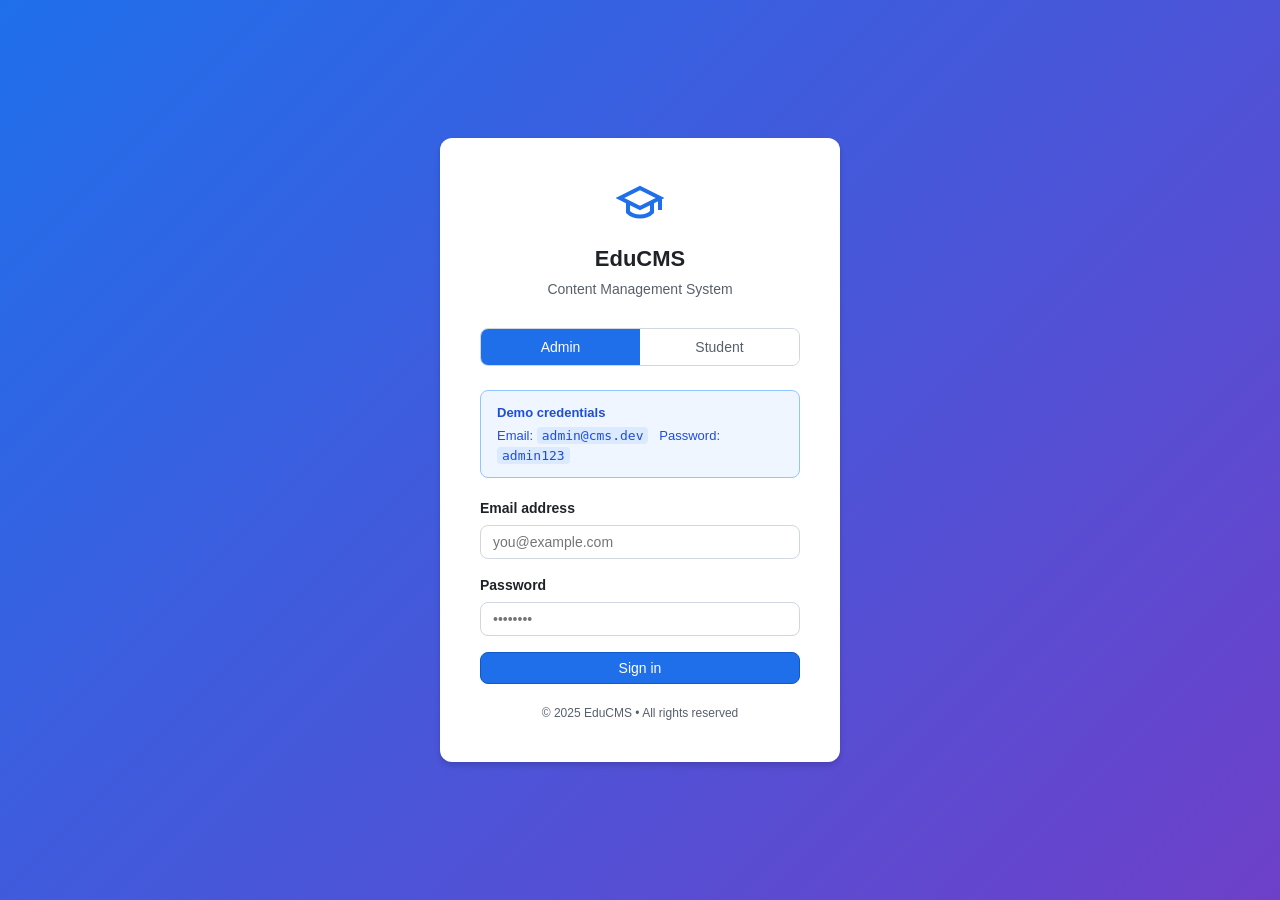
==== index.html @ fcc4ad94 "Add CMS with admin panel and student panel Co-authored-by: ravishkumarbc-glitch <251421504+ravishkum" ====
<!DOCTYPE html>
<html lang="en">
<head>
  <meta charset="UTF-8" />
  <meta name="viewport" content="width=device-width, initial-scale=1.0" />
  <title>CMS – Login</title>
  <link rel="stylesheet" href="css/style.css" />
  <style>
    .demo-creds {
      background: #eff6ff;
      border: 1px solid #93c5fd;
      border-radius: 8px;
      padding: 12px 16px;
      margin-bottom: 20px;
      font-size: 13px;
      color: #1d4ed8;
    }
    .demo-creds strong { display: block; margin-bottom: 4px; }
    .demo-creds code {
      background: #dbeafe;
      padding: 1px 5px;
      border-radius: 4px;
      font-family: monospace;
    }
  </style>
</head>
<body>
  <div class="auth-page">
    <div class="auth-card">
      <div class="auth-logo">
        <!-- Graduation cap icon -->
        <svg xmlns="http://www.w3.org/2000/svg" viewBox="0 0 24 24" fill="none" stroke="currentColor" stroke-width="2">
          <path d="M22 10v6M2 10l10-5 10 5-10 5z"/>
          <path d="M6 12v5c3 3 9 3 12 0v-5"/>
        </svg>
        <h1>EduCMS</h1>
        <p>Content Management System</p>
      </div>

      <!-- Role Selector -->
      <div class="role-tabs" role="tablist">
        <button class="role-tab active" data-role="admin"   role="tab" aria-selected="true">Admin</button>
        <button class="role-tab"        data-role="student" role="tab" aria-selected="false">Student</button>
      </div>

      <!-- Demo credentials hint -->
      <div class="demo-creds" id="demo-creds">
        <strong>Demo credentials</strong>
        <span id="demo-text">
          Email: <code>admin@cms.dev</code> &nbsp; Password: <code>admin123</code>
        </span>
      </div>

      <!-- Alert area -->
      <div id="login-alert" style="display:none;"></div>

      <!-- Login Form -->
      <form id="login-form" novalidate>
        <div class="form-group">
          <label for="email">Email address</label>
          <input type="email" id="email" name="email" placeholder="you@example.com" autocomplete="email" required />
          <span class="error-msg" id="email-err"></span>
        </div>
        <div class="form-group">
          <label for="password">Password</label>
          <input type="password" id="password" name="password" placeholder="••••••••" autocomplete="current-password" required />
          <span class="error-msg" id="password-err"></span>
        </div>
        <button type="submit" class="btn btn-primary" style="width:100%; justify-content: center;">
          Sign in
        </button>
      </form>

      <p class="auth-footer">&copy; 2025 EduCMS &bull; All rights reserved</p>
    </div>
  </div>

  <script src="js/app.js"></script>
  <script>
    const DEMO = {
      admin:   { email: 'admin@cms.dev',   password: 'admin123',   label: 'Email: <code>admin@cms.dev</code> &nbsp; Password: <code>admin123</code>' },
      student: { email: 'alice@cms.dev',   password: 'student123', label: 'Email: <code>alice@cms.dev</code> &nbsp; Password: <code>student123</code>' },
    };

    let selectedRole = 'admin';

    // If already logged in, redirect immediately
    const session = Auth.getSession();
    if (session) {
      window.location.href = session.role === 'admin' ? 'admin/index.html' : 'student/index.html';
    }

    // Role tab switching
    document.querySelectorAll('.role-tab').forEach(btn => {
      btn.addEventListener('click', () => {
        document.querySelectorAll('.role-tab').forEach(b => {
          b.classList.remove('active');
          b.setAttribute('aria-selected', 'false');
        });
        btn.classList.add('active');
        btn.setAttribute('aria-selected', 'true');
        selectedRole = btn.dataset.role;
        document.getElementById('demo-text').innerHTML = DEMO[selectedRole].label;
        clearErrors();
      });
    });

    // Form submission
    document.getElementById('login-form').addEventListener('submit', function(e) {
      e.preventDefault();
      clearErrors();

      const email    = document.getElementById('email').value.trim();
      const password = document.getElementById('password').value;
      let valid = true;

      if (!email) {
        showFieldError('email', 'Email is required.');
        valid = false;
      }
      if (!password) {
        showFieldError('password', 'Password is required.');
        valid = false;
      }
      if (!valid) return;

      const session = Auth.login(email, password, selectedRole);
      if (session) {
        window.location.href = selectedRole === 'admin' ? 'admin/index.html' : 'student/index.html';
      } else {
        showAlert('Invalid email or password for the selected role.', 'danger');
      }
    });

    function showFieldError(field, msg) {
      document.getElementById(field).classList.add('input-error');
      document.getElementById(field + '-err').textContent = msg;
    }

    function clearErrors() {
      ['email', 'password'].forEach(f => {
        document.getElementById(f).classList.remove('input-error');
        document.getElementById(f + '-err').textContent = '';
      });
      const alert = document.getElementById('login-alert');
      alert.style.display = 'none';
      alert.textContent = '';
    }

    function showAlert(msg, type) {
      const alert = document.getElementById('login-alert');
      alert.className = `alert alert-${type}`;
      alert.textContent = msg;
      alert.style.display = 'block';
    }
  </script>
</body>
</html>
---- css/style.css ----
/* CMS Shared Styles */

*, *::before, *::after {
  box-sizing: border-box;
  margin: 0;
  padding: 0;
}

:root {
  --primary: #1f6feb;
  --primary-dark: #1158c7;
  --secondary: #6e40c9;
  --success: #2da44e;
  --danger: #cf222e;
  --warning: #d4a72c;
  --bg: #f6f8fa;
  --surface: #ffffff;
  --border: #d0d7de;
  --text: #1f2328;
  --text-muted: #57606a;
  --shadow: 0 1px 3px rgba(0,0,0,0.12), 0 1px 2px rgba(0,0,0,0.08);
  --shadow-md: 0 4px 6px rgba(0,0,0,0.10), 0 2px 4px rgba(0,0,0,0.06);
  --radius: 8px;
  --sidebar-width: 240px;
}

body {
  font-family: -apple-system, BlinkMacSystemFont, "Segoe UI", Roboto, Helvetica, Arial, sans-serif;
  background: var(--bg);
  color: var(--text);
  font-size: 14px;
  line-height: 1.5;
  min-height: 100vh;
}

a {
  color: var(--primary);
  text-decoration: none;
}

a:hover {
  text-decoration: underline;
}

/* ---- Buttons ---- */
.btn {
  display: inline-flex;
  align-items: center;
  gap: 6px;
  padding: 8px 16px;
  border: 1px solid transparent;
  border-radius: var(--radius);
  font-size: 14px;
  font-weight: 500;
  cursor: pointer;
  transition: background 0.15s, border-color 0.15s, box-shadow 0.15s;
  text-decoration: none;
  line-height: 1;
}

.btn:focus {
  outline: 2px solid var(--primary);
  outline-offset: 2px;
}

.btn-primary {
  background: var(--primary);
  color: #fff;
  border-color: var(--primary-dark);
}

.btn-primary:hover {
  background: var(--primary-dark);
  text-decoration: none;
}

.btn-secondary {
  background: var(--surface);
  color: var(--text);
  border-color: var(--border);
}

.btn-secondary:hover {
  background: var(--bg);
  text-decoration: none;
}

.btn-success {
  background: var(--success);
  color: #fff;
  border-color: #26994a;
}

.btn-success:hover {
  background: #26994a;
  text-decoration: none;
}

.btn-danger {
  background: var(--danger);
  color: #fff;
  border-color: #b91c24;
}

.btn-danger:hover {
  background: #b91c24;
  text-decoration: none;
}

.btn-sm {
  padding: 5px 10px;
  font-size: 12px;
}

.btn-icon {
  padding: 6px;
  background: transparent;
  border: none;
  color: var(--text-muted);
  cursor: pointer;
  border-radius: var(--radius);
}

.btn-icon:hover {
  color: var(--text);
  background: var(--bg);
}

/* ---- Form Elements ---- */
.form-group {
  margin-bottom: 16px;
}

label {
  display: block;
  font-weight: 600;
  margin-bottom: 6px;
  color: var(--text);
}

input[type="text"],
input[type="email"],
input[type="password"],
input[type="number"],
input[type="search"],
input[type="date"],
select,
textarea {
  width: 100%;
  padding: 8px 12px;
  border: 1px solid var(--border);
  border-radius: var(--radius);
  font-size: 14px;
  color: var(--text);
  background: var(--surface);
  transition: border-color 0.15s, box-shadow 0.15s;
  font-family: inherit;
}

input:focus, select:focus, textarea:focus {
  outline: none;
  border-color: var(--primary);
  box-shadow: 0 0 0 3px rgba(31, 111, 235, 0.15);
}

textarea {
  resize: vertical;
  min-height: 100px;
}

.input-error {
  border-color: var(--danger) !important;
}

.error-msg {
  color: var(--danger);
  font-size: 12px;
  margin-top: 4px;
}

/* ---- Cards ---- */
.card {
  background: var(--surface);
  border: 1px solid var(--border);
  border-radius: var(--radius);
  box-shadow: var(--shadow);
  overflow: hidden;
}

.card-header {
  padding: 16px 20px;
  border-bottom: 1px solid var(--border);
  font-weight: 600;
  font-size: 15px;
  display: flex;
  align-items: center;
  justify-content: space-between;
  background: var(--surface);
}

.card-body {
  padding: 20px;
}

/* ---- Tables ---- */
.table-wrap {
  overflow-x: auto;
}

table {
  width: 100%;
  border-collapse: collapse;
}

th, td {
  padding: 10px 14px;
  text-align: left;
  border-bottom: 1px solid var(--border);
}

th {
  background: var(--bg);
  font-weight: 600;
  font-size: 12px;
  text-transform: uppercase;
  letter-spacing: 0.05em;
  color: var(--text-muted);
}

tr:last-child td {
  border-bottom: none;
}

tr:hover td {
  background: #f0f6ff;
}

/* ---- Badges ---- */
.badge {
  display: inline-flex;
  align-items: center;
  padding: 2px 8px;
  border-radius: 12px;
  font-size: 12px;
  font-weight: 600;
}

.badge-primary { background: #dbeafe; color: var(--primary-dark); }
.badge-success { background: #dcfce7; color: #15803d; }
.badge-warning { background: #fef9c3; color: #b45309; }
.badge-danger  { background: #fee2e2; color: #991b1b; }
.badge-secondary { background: #f1f5f9; color: #475569; }

/* ---- Alerts ---- */
.alert {
  padding: 12px 16px;
  border-radius: var(--radius);
  border: 1px solid transparent;
  font-size: 14px;
  margin-bottom: 16px;
}

.alert-success { background: #f0fdf4; border-color: #86efac; color: #15803d; }
.alert-danger  { background: #fef2f2; border-color: #fca5a5; color: #991b1b; }
.alert-info    { background: #eff6ff; border-color: #93c5fd; color: #1d4ed8; }
.alert-warning { background: #fffbeb; border-color: #fcd34d; color: #92400e; }

/* ---- Auth / Login Page ---- */
.auth-page {
  min-height: 100vh;
  display: flex;
  align-items: center;
  justify-content: center;
  background: linear-gradient(135deg, #1f6feb 0%, #6e40c9 100%);
  padding: 24px;
}

.auth-card {
  background: var(--surface);
  border-radius: 12px;
  box-shadow: var(--shadow-md);
  width: 100%;
  max-width: 400px;
  padding: 40px;
}

.auth-logo {
  text-align: center;
  margin-bottom: 28px;
}

.auth-logo svg {
  width: 48px;
  height: 48px;
  color: var(--primary);
}

.auth-logo h1 {
  font-size: 22px;
  font-weight: 700;
  margin-top: 10px;
  color: var(--text);
}

.auth-logo p {
  color: var(--text-muted);
  margin-top: 4px;
  font-size: 14px;
}

.role-tabs {
  display: flex;
  border: 1px solid var(--border);
  border-radius: var(--radius);
  overflow: hidden;
  margin-bottom: 24px;
}

.role-tab {
  flex: 1;
  padding: 10px;
  text-align: center;
  cursor: pointer;
  font-weight: 500;
  font-size: 14px;
  color: var(--text-muted);
  background: var(--surface);
  border: none;
  transition: background 0.15s, color 0.15s;
}

.role-tab.active {
  background: var(--primary);
  color: #fff;
}

.auth-footer {
  text-align: center;
  margin-top: 20px;
  font-size: 12px;
  color: var(--text-muted);
}

/* ---- App Layout ---- */
.app-layout {
  display: flex;
  min-height: 100vh;
}

/* ---- Sidebar ---- */
.sidebar {
  width: var(--sidebar-width);
  background: #0d1117;
  color: #e6edf3;
  display: flex;
  flex-direction: column;
  flex-shrink: 0;
  position: fixed;
  top: 0;
  left: 0;
  height: 100vh;
  overflow-y: auto;
  z-index: 100;
}

.sidebar-brand {
  padding: 20px 16px;
  border-bottom: 1px solid #21262d;
  display: flex;
  align-items: center;
  gap: 10px;
}

.sidebar-brand-icon {
  width: 32px;
  height: 32px;
  border-radius: 6px;
  background: var(--primary);
  display: flex;
  align-items: center;
  justify-content: center;
  flex-shrink: 0;
}

.sidebar-brand-icon svg {
  color: #fff;
}

.sidebar-brand-text {
  font-weight: 700;
  font-size: 15px;
  color: #e6edf3;
  white-space: nowrap;
  overflow: hidden;
  text-overflow: ellipsis;
}

.sidebar-brand-sub {
  font-size: 11px;
  color: #8b949e;
  margin-top: 1px;
}

.sidebar-nav {
  flex: 1;
  padding: 12px 0;
}

.nav-section {
  margin-bottom: 8px;
}

.nav-section-title {
  padding: 6px 16px;
  font-size: 11px;
  font-weight: 600;
  text-transform: uppercase;
  letter-spacing: 0.06em;
  color: #8b949e;
}

.nav-link {
  display: flex;
  align-items: center;
  gap: 10px;
  padding: 8px 16px;
  color: #8b949e;
  font-size: 14px;
  cursor: pointer;
  border-radius: 0;
  transition: color 0.15s, background 0.15s;
  border: none;
  background: none;
  width: 100%;
  text-align: left;
  text-decoration: none;
}

.nav-link:hover {
  color: #e6edf3;
  background: #21262d;
  text-decoration: none;
}

.nav-link.active {
  color: #e6edf3;
  background: #21262d;
}

.nav-link svg {
  flex-shrink: 0;
  width: 16px;
  height: 16px;
}

.sidebar-footer {
  padding: 16px;
  border-top: 1px solid #21262d;
}

.user-info {
  display: flex;
  align-items: center;
  gap: 10px;
  margin-bottom: 10px;
}

.user-avatar {
  width: 32px;
  height: 32px;
  border-radius: 50%;
  background: var(--primary);
  display: flex;
  align-items: center;
  justify-content: center;
  font-weight: 700;
  font-size: 13px;
  color: #fff;
  flex-shrink: 0;
}

.user-name {
  font-weight: 600;
  font-size: 13px;
  color: #e6edf3;
}

.user-role {
  font-size: 11px;
  color: #8b949e;
}

/* ---- Main Content Area ---- */
.main-content {
  flex: 1;
  margin-left: var(--sidebar-width);
  display: flex;
  flex-direction: column;
  min-height: 100vh;
}

.topbar {
  background: var(--surface);
  border-bottom: 1px solid var(--border);
  padding: 12px 24px;
  display: flex;
  align-items: center;
  justify-content: space-between;
  position: sticky;
  top: 0;
  z-index: 50;
}

.topbar-title {
  font-size: 16px;
  font-weight: 600;
  color: var(--text);
}

.page-content {
  flex: 1;
  padding: 24px;
}

/* ---- Dashboard Stats ---- */
.stats-grid {
  display: grid;
  grid-template-columns: repeat(auto-fit, minmax(200px, 1fr));
  gap: 16px;
  margin-bottom: 24px;
}

.stat-card {
  background: var(--surface);
  border: 1px solid var(--border);
  border-radius: var(--radius);
  padding: 20px;
  display: flex;
  align-items: center;
  gap: 16px;
  box-shadow: var(--shadow);
}

.stat-icon {
  width: 48px;
  height: 48px;
  border-radius: 10px;
  display: flex;
  align-items: center;
  justify-content: center;
  flex-shrink: 0;
}

.stat-icon.blue   { background: #dbeafe; color: var(--primary); }
.stat-icon.green  { background: #dcfce7; color: var(--success); }
.stat-icon.purple { background: #ede9fe; color: var(--secondary); }
.stat-icon.orange { background: #ffedd5; color: #ea580c; }

.stat-value {
  font-size: 28px;
  font-weight: 700;
  color: var(--text);
  line-height: 1;
}

.stat-label {
  font-size: 13px;
  color: var(--text-muted);
  margin-top: 4px;
}

/* ---- Content Grid ---- */
.content-grid {
  display: grid;
  grid-template-columns: repeat(auto-fill, minmax(280px, 1fr));
  gap: 16px;
}

.course-card {
  background: var(--surface);
  border: 1px solid var(--border);
  border-radius: var(--radius);
  overflow: hidden;
  box-shadow: var(--shadow);
  transition: box-shadow 0.2s, transform 0.2s;
}

.course-card:hover {
  box-shadow: var(--shadow-md);
  transform: translateY(-2px);
}

.course-card-header {
  height: 8px;
}

.course-card-body {
  padding: 16px;
}

.course-card-title {
  font-size: 15px;
  font-weight: 600;
  color: var(--text);
  margin-bottom: 6px;
}

.course-card-desc {
  font-size: 13px;
  color: var(--text-muted);
  margin-bottom: 12px;
  display: -webkit-box;
  -webkit-line-clamp: 2;
  -webkit-box-orient: vertical;
  overflow: hidden;
}

.course-card-meta {
  display: flex;
  align-items: center;
  justify-content: space-between;
  font-size: 12px;
  color: var(--text-muted);
}

.course-card-actions {
  display: flex;
  gap: 8px;
  margin-top: 12px;
}

/* ---- Progress Bar ---- */
.progress-wrap {
  background: var(--bg);
  border-radius: 4px;
  height: 6px;
  overflow: hidden;
  margin-top: 8px;
}

.progress-bar {
  height: 100%;
  border-radius: 4px;
  background: var(--primary);
  transition: width 0.4s ease;
}

/* ---- Modal ---- */
.modal-overlay {
  position: fixed;
  inset: 0;
  background: rgba(0,0,0,0.5);
  z-index: 200;
  display: flex;
  align-items: center;
  justify-content: center;
  padding: 24px;
  opacity: 0;
  pointer-events: none;
  transition: opacity 0.2s;
}

.modal-overlay.open {
  opacity: 1;
  pointer-events: all;
}

.modal {
  background: var(--surface);
  border-radius: 12px;
  box-shadow: 0 20px 60px rgba(0,0,0,0.3);
  width: 100%;
  max-width: 520px;
  max-height: 90vh;
  overflow-y: auto;
  transform: translateY(-20px);
  transition: transform 0.2s;
}

.modal-overlay.open .modal {
  transform: translateY(0);
}

.modal-header {
  padding: 20px 24px 16px;
  border-bottom: 1px solid var(--border);
  display: flex;
  align-items: center;
  justify-content: space-between;
}

.modal-title {
  font-size: 16px;
  font-weight: 600;
}

.modal-body {
  padding: 20px 24px;
}

.modal-footer {
  padding: 16px 24px;
  border-top: 1px solid var(--border);
  display: flex;
  gap: 8px;
  justify-content: flex-end;
}

/* ---- Toast ---- */
.toast-container {
  position: fixed;
  bottom: 24px;
  right: 24px;
  z-index: 500;
  display: flex;
  flex-direction: column;
  gap: 8px;
}

.toast {
  padding: 12px 16px;
  border-radius: var(--radius);
  box-shadow: var(--shadow-md);
  font-size: 14px;
  color: #fff;
  min-width: 220px;
  max-width: 340px;
  animation: slideIn 0.3s ease;
}

.toast-success { background: var(--success); }
.toast-danger  { background: var(--danger); }
.toast-info    { background: var(--primary); }

@keyframes slideIn {
  from { transform: translateX(100%); opacity: 0; }
  to   { transform: translateX(0);   opacity: 1; }
}

/* ---- Section Header ---- */
.section-header {
  display: flex;
  align-items: center;
  justify-content: space-between;
  margin-bottom: 16px;
}

.section-title {
  font-size: 18px;
  font-weight: 600;
  color: var(--text);
}

/* ---- Search ---- */
.search-box {
  position: relative;
  max-width: 280px;
}

.search-box input {
  padding-left: 36px;
}

.search-icon {
  position: absolute;
  left: 10px;
  top: 50%;
  transform: translateY(-50%);
  color: var(--text-muted);
  pointer-events: none;
}

/* ---- Empty State ---- */
.empty-state {
  text-align: center;
  padding: 48px 24px;
  color: var(--text-muted);
}

.empty-state svg {
  width: 48px;
  height: 48px;
  margin-bottom: 12px;
  color: var(--border);
}

.empty-state h3 {
  font-size: 16px;
  font-weight: 600;
  color: var(--text);
  margin-bottom: 6px;
}

/* ---- Tabs ---- */
.tabs {
  display: flex;
  border-bottom: 1px solid var(--border);
  margin-bottom: 20px;
}

.tab-btn {
  padding: 10px 16px;
  font-size: 14px;
  font-weight: 500;
  cursor: pointer;
  border: none;
  border-bottom: 2px solid transparent;
  background: none;
  color: var(--text-muted);
  transition: color 0.15s, border-color 0.15s;
  margin-bottom: -1px;
}

.tab-btn.active {
  color: var(--primary);
  border-bottom-color: var(--primary);
}

/* ---- Responsive ---- */
@media (max-width: 768px) {
  .sidebar {
    width: 100%;
    height: auto;
    position: relative;
  }

  .main-content {
    margin-left: 0;
  }

  .app-layout {
    flex-direction: column;
  }

  .stats-grid {
    grid-template-columns: repeat(2, 1fr);
  }
}
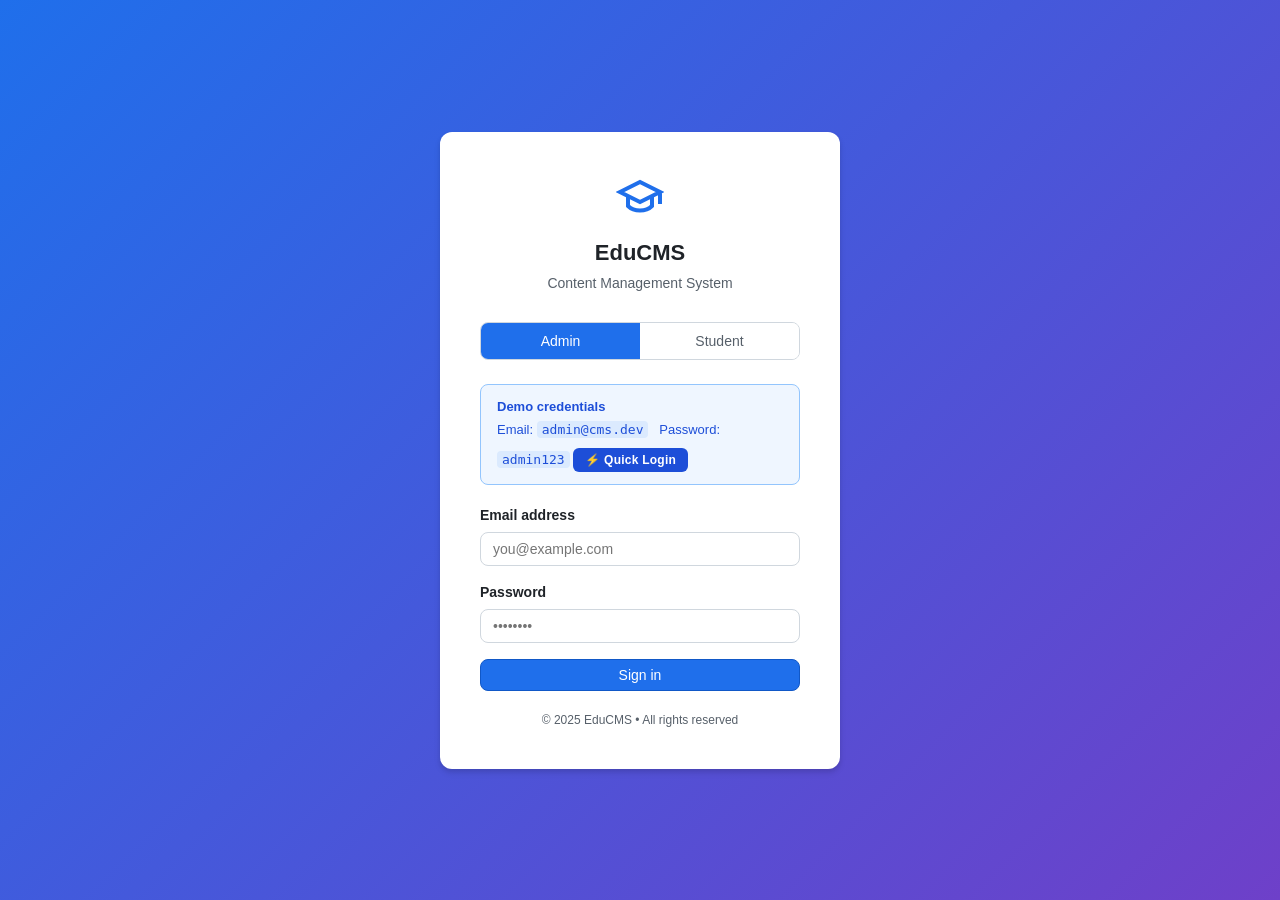
==== commit 2c52aaf5: "Document admin panel access and add Quick Login button Co-authored-by: ravishkumarbc-glitch <2514215" ====
--- a/index.html
+++ b/index.html
@@ -49,6 +49,9 @@
         <span id="demo-text">
           Email: <code>admin@cms.dev</code> &nbsp; Password: <code>admin123</code>
         </span>
+        <button type="button" id="quick-login-btn" class="quick-login-btn">
+          ⚡ Quick Login
+        </button>
       </div>
 
       <!-- Alert area -->
@@ -105,6 +108,20 @@
       });
     });
 
+    // Quick Login – auto-fill and submit the demo credentials
+    document.getElementById('quick-login-btn').addEventListener('click', () => {
+      clearErrors();
+      document.getElementById('email').value    = DEMO[selectedRole].email;
+      document.getElementById('password').value = DEMO[selectedRole].password;
+      const form = document.getElementById('login-form');
+      // requestSubmit() fires validation and submit event; fall back to dispatchEvent for older browsers
+      if (typeof form.requestSubmit === 'function') {
+        form.requestSubmit();
+      } else {
+        form.dispatchEvent(new Event('submit', { bubbles: true, cancelable: true }));
+      }
+    });
+
     // Form submission
     document.getElementById('login-form').addEventListener('submit', function(e) {
       e.preventDefault();
--- a/css/style.css
+++ b/css/style.css
@@ -341,6 +341,24 @@
   color: var(--text-muted);
 }
 
+.quick-login-btn {
+  display: inline-block;
+  margin-top: 8px;
+  padding: 5px 12px;
+  background: #1d4ed8;
+  color: #fff;
+  border: none;
+  border-radius: 6px;
+  font-size: 12px;
+  font-weight: 600;
+  cursor: pointer;
+  letter-spacing: 0.02em;
+}
+
+.quick-login-btn:hover {
+  background: #1e40af;
+}
+
 /* ---- App Layout ---- */
 .app-layout {
   display: flex;
